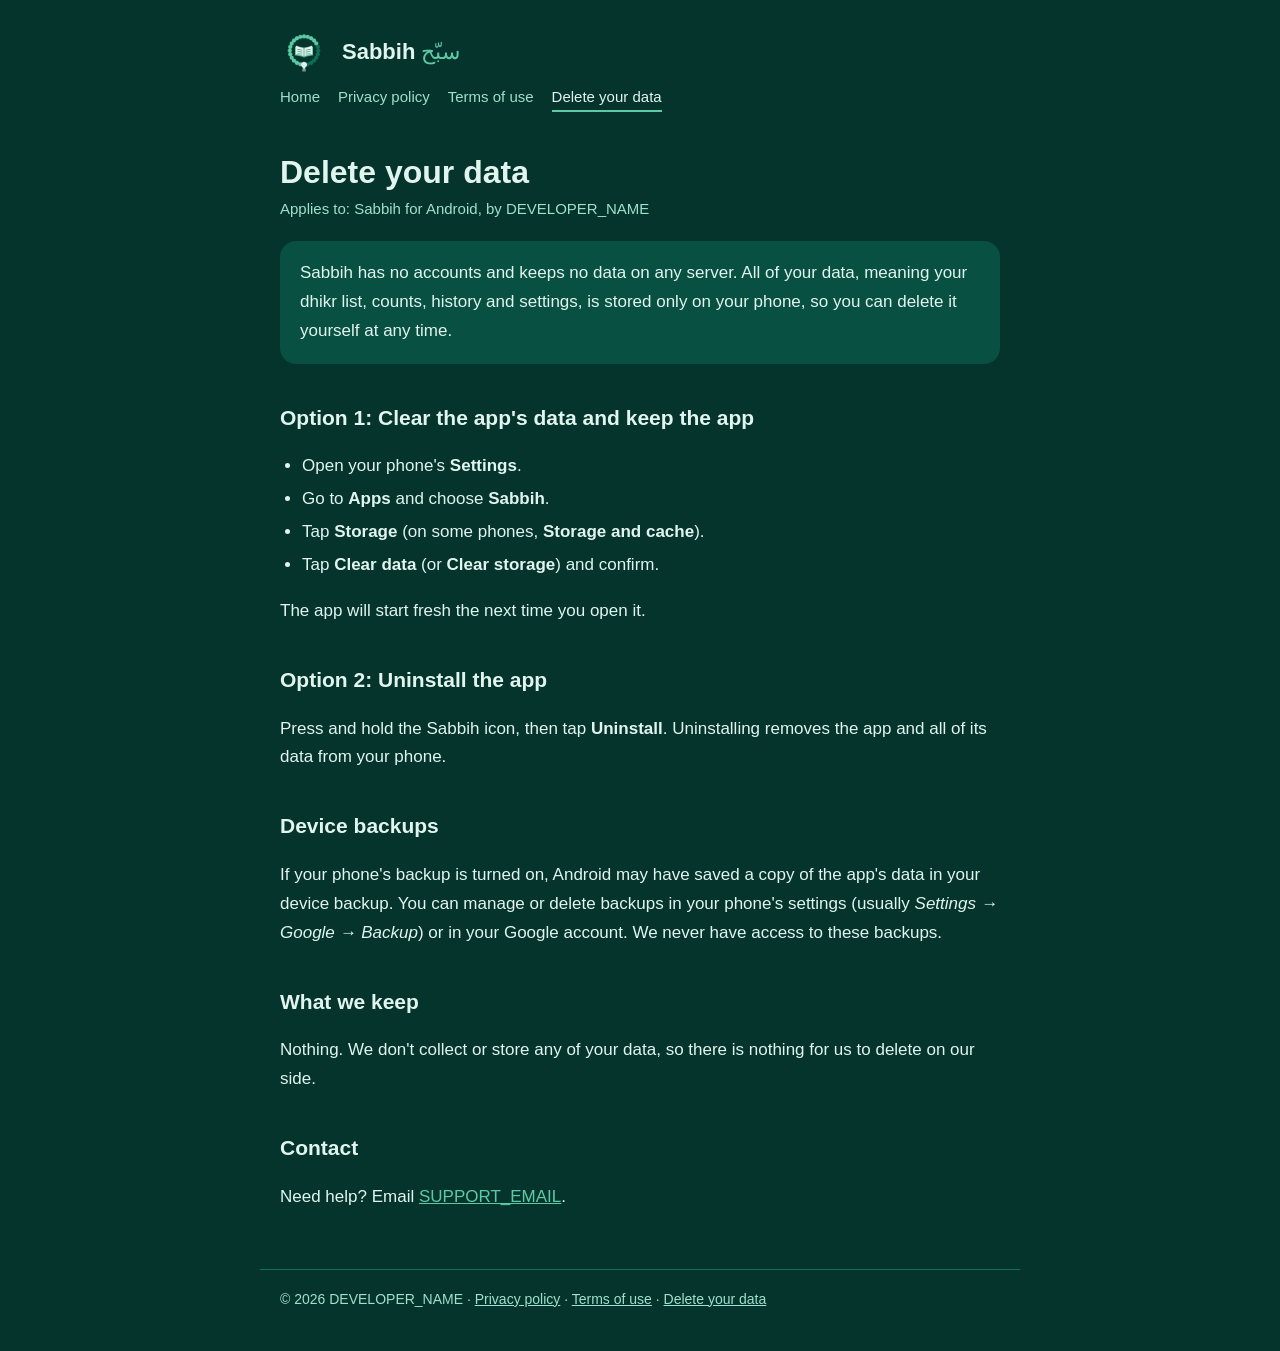
==== delete-data.html @ 2479dce4 "Add Sabbih website: home, privacy policy, terms, data deletion Static site for the Sabbih dhikr coun" ====
<!doctype html>
<html lang="en">
<head>
  <meta charset="utf-8">
  <meta name="viewport" content="width=device-width, initial-scale=1">
  <title>Delete your data · Sabbih</title>
  <meta name="description" content="How to delete the data stored by the Sabbih app.">
  <link rel="icon" href="icon.png">
  <link rel="stylesheet" href="style.css">
</head>
<body>
  <header>
    <img src="icon.png" alt="">
    <a class="brand" href="index.html">Sabbih<span>سبّح</span></a>
  </header>
  <nav>
    <a href="index.html">Home</a>
    <a href="privacy.html">Privacy policy</a>
    <a href="terms.html">Terms of use</a>
    <a href="delete-data.html" aria-current="page">Delete your data</a>
  </nav>
  <main>
    <h1>Delete your data</h1>
    <p class="updated">Applies to: Sabbih for Android, by DEVELOPER_NAME</p>

    <div class="card">
      <p>Sabbih has no accounts and keeps no data on any server. All of your data, meaning your dhikr list, counts, history and settings, is stored only on your phone, so you can delete it yourself at any time.</p>
    </div>

    <h2>Option 1: Clear the app's data and keep the app</h2>
    <ul>
      <li>Open your phone's <strong>Settings</strong>.</li>
      <li>Go to <strong>Apps</strong> and choose <strong>Sabbih</strong>.</li>
      <li>Tap <strong>Storage</strong> (on some phones, <strong>Storage and cache</strong>).</li>
      <li>Tap <strong>Clear data</strong> (or <strong>Clear storage</strong>) and confirm.</li>
    </ul>
    <p>The app will start fresh the next time you open it.</p>

    <h2>Option 2: Uninstall the app</h2>
    <p>Press and hold the Sabbih icon, then tap <strong>Uninstall</strong>. Uninstalling removes the app and all of its data from your phone.</p>

    <h2>Device backups</h2>
    <p>If your phone's backup is turned on, Android may have saved a copy of the app's data in your device backup. You can manage or delete backups in your phone's settings (usually <em>Settings → Google → Backup</em>) or in your Google account. We never have access to these backups.</p>

    <h2>What we keep</h2>
    <p>Nothing. We don't collect or store any of your data, so there is nothing for us to delete on our side.</p>

    <h2>Contact</h2>
    <p>Need help? Email <a href="mailto:SUPPORT_EMAIL">SUPPORT_EMAIL</a>.</p>
  </main>
  <footer>
    © 2026 DEVELOPER_NAME ·
    <a href="privacy.html">Privacy policy</a> ·
    <a href="terms.html">Terms of use</a> ·
    <a href="delete-data.html">Delete your data</a>
  </footer>
</body>
</html>
---- style.css ----
:root {
  --bg: #04342c;
  --surface: #085041;
  --text: #e1f5ee;
  --muted: #9fe1cb;
  --accent: #5dcaa5;
  --line: #0f6e56;
}
* { box-sizing: border-box; }
html { -webkit-text-size-adjust: 100%; }
body {
  margin: 0;
  background: var(--bg);
  color: var(--text);
  font: 17px/1.7 -apple-system, BlinkMacSystemFont, "Segoe UI", Roboto, "Noto Sans", Arial, sans-serif;
}
a { color: var(--accent); }
header, main, footer { max-width: 760px; margin: 0 auto; padding: 0 20px; }
header { display: flex; align-items: center; gap: 14px; padding-top: 28px; padding-bottom: 8px; }
header img { width: 48px; height: 48px; border-radius: 12px; }
header .brand { font-size: 22px; font-weight: 600; text-decoration: none; color: var(--text); }
header .brand span { color: var(--accent); font-weight: 400; margin-left: 6px; }
nav { max-width: 760px; margin: 0 auto; padding: 0 20px 8px; display: flex; flex-wrap: wrap; gap: 6px 18px; font-size: 15px; }
nav a { text-decoration: none; color: var(--muted); }
nav a[aria-current="page"] { color: var(--text); border-bottom: 2px solid var(--accent); }
main { padding-top: 16px; padding-bottom: 40px; }
h1 { font-size: 32px; line-height: 1.25; margin: 16px 0 4px; }
h2 { font-size: 21px; margin: 36px 0 6px; }
.updated { color: var(--muted); font-size: 15px; margin: 0 0 20px; }
.card { background: var(--surface); border-radius: 16px; padding: 18px 20px; margin: 20px 0; }
.card p { margin: 0; }
ul { padding-left: 22px; }
li { margin: 4px 0; }
.hero { text-align: center; padding: 28px 0 8px; }
.hero img { width: 120px; height: 120px; border-radius: 28px; }
.hero .ar { font-size: 34px; color: var(--accent); margin: 14px auto 0; }
.hero h1 { margin-top: 0; }
.hero p { color: var(--muted); max-width: 520px; margin: 8px auto 0; }
.grid { display: grid; grid-template-columns: repeat(auto-fit, minmax(210px, 1fr)); gap: 14px; margin-top: 28px; }
.grid .card { margin: 0; }
.grid h3 { margin: 0 0 4px; font-size: 17px; }
.grid p { color: var(--muted); font-size: 15px; }
footer { border-top: 1px solid var(--line); padding-top: 18px; padding-bottom: 40px; color: var(--muted); font-size: 14px; }
footer a { color: var(--muted); }
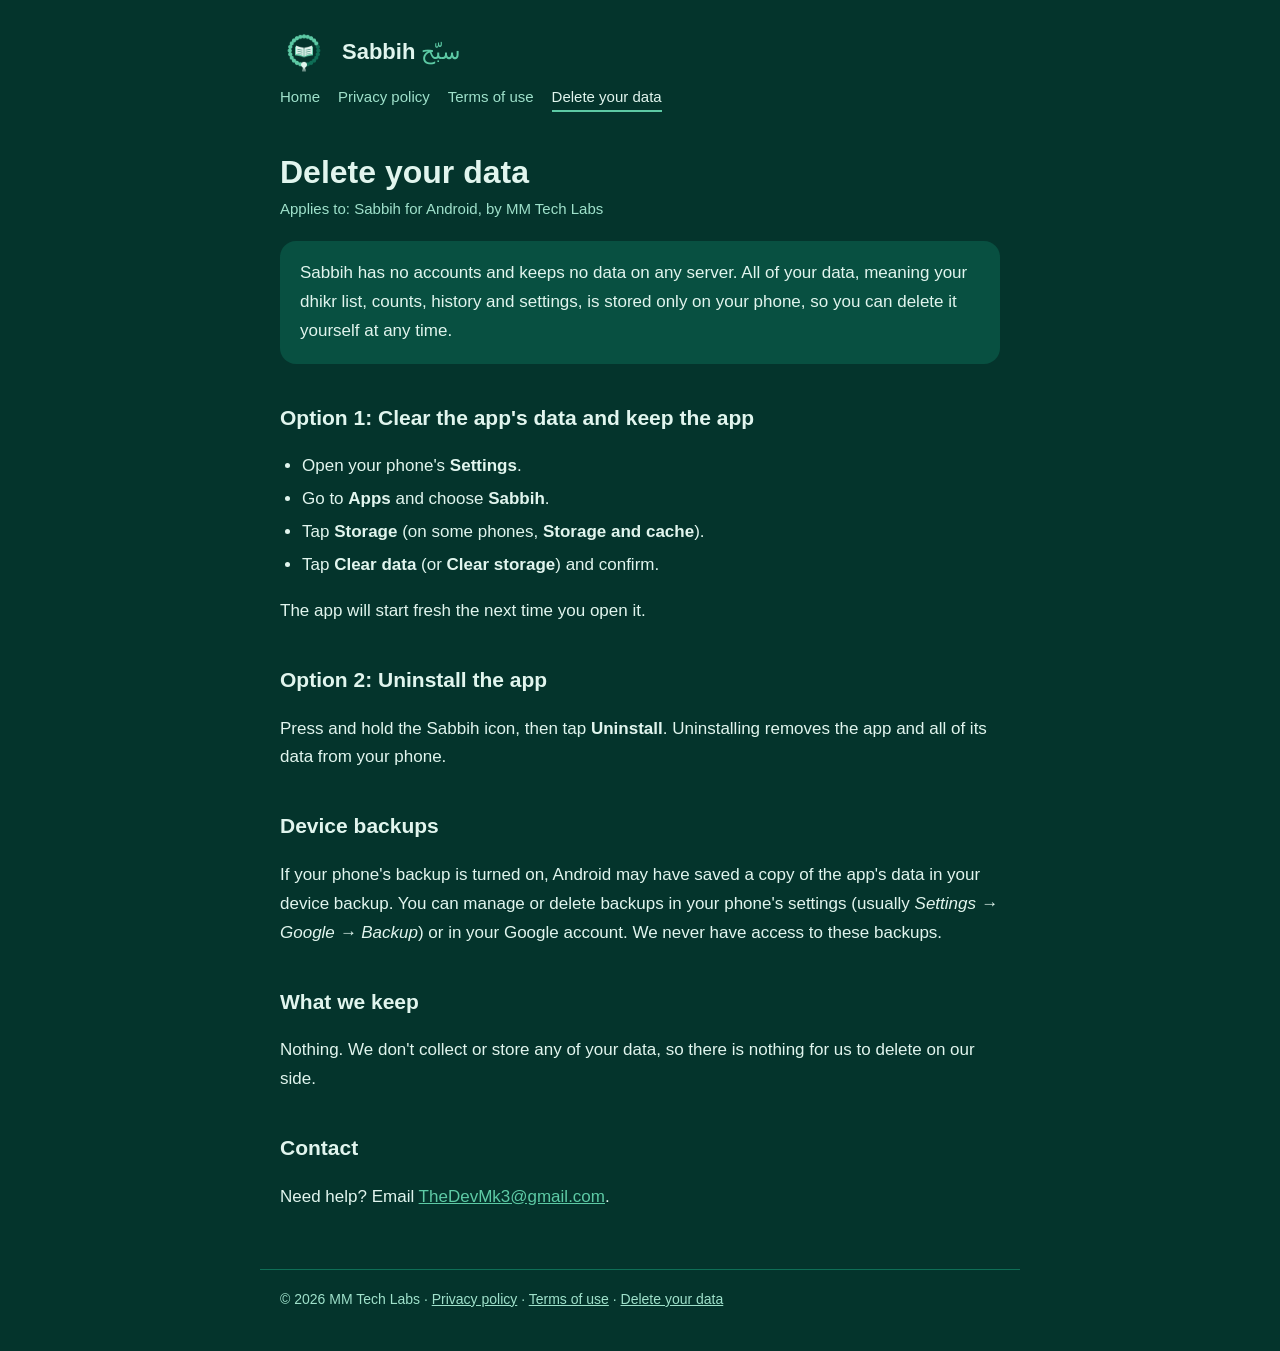
==== commit 7fa359de: "Fill in developer name, support email, and governing law Co-Authored-By: Claude Opus 5.5 <noreply@an" ====
--- a/delete-data.html
+++ b/delete-data.html
@@ -21,7 +21,7 @@
   </nav>
   <main>
     <h1>Delete your data</h1>
-    <p class="updated">Applies to: Sabbih for Android, by DEVELOPER_NAME</p>
+    <p class="updated">Applies to: Sabbih for Android, by MM Tech Labs</p>
 
     <div class="card">
       <p>Sabbih has no accounts and keeps no data on any server. All of your data, meaning your dhikr list, counts, history and settings, is stored only on your phone, so you can delete it yourself at any time.</p>
@@ -46,10 +46,10 @@
     <p>Nothing. We don't collect or store any of your data, so there is nothing for us to delete on our side.</p>
 
     <h2>Contact</h2>
-    <p>Need help? Email <a href="mailto:SUPPORT_EMAIL">SUPPORT_EMAIL</a>.</p>
+    <p>Need help? Email <a href="mailto:TheDevMk3@gmail.com">TheDevMk3@gmail.com</a>.</p>
   </main>
   <footer>
-    © 2026 DEVELOPER_NAME ·
+    © 2026 MM Tech Labs ·
     <a href="privacy.html">Privacy policy</a> ·
     <a href="terms.html">Terms of use</a> ·
     <a href="delete-data.html">Delete your data</a>
